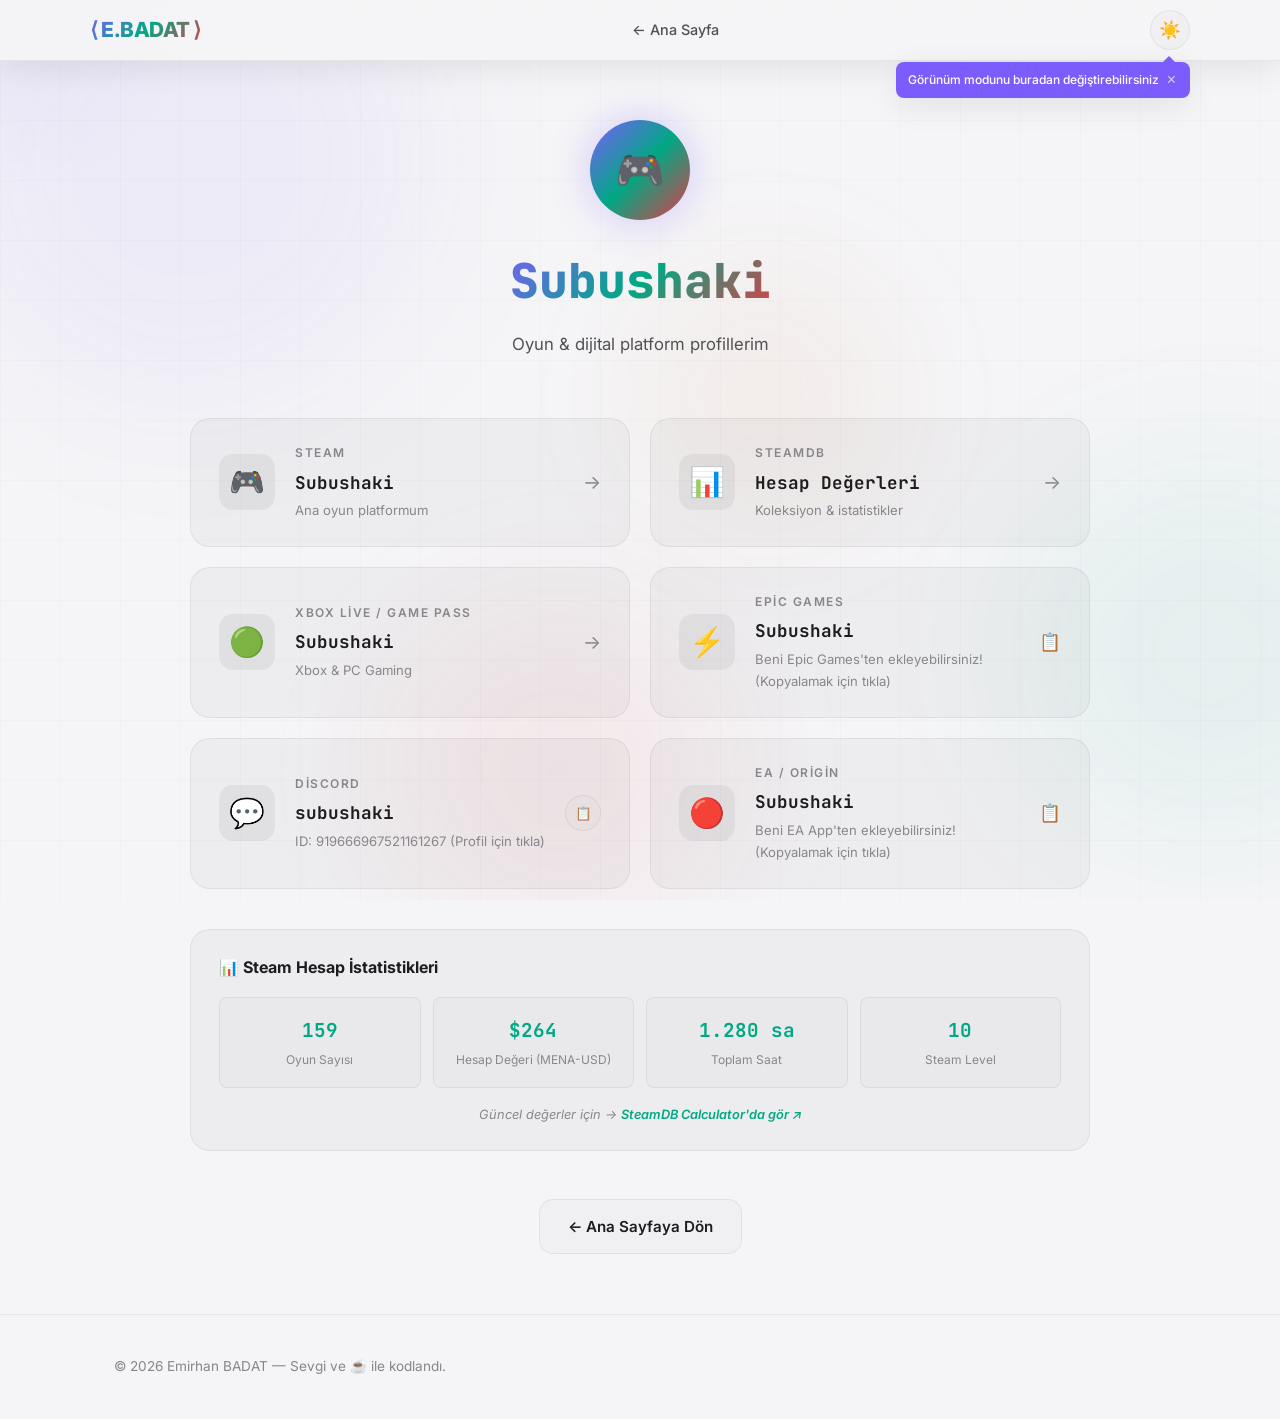
==== profiles.html @ 0b1555b5 "İlk commit: Web sitesi hazır" ====
<!DOCTYPE html>
<html lang="tr">
<head>
  <meta charset="UTF-8">
  <meta name="viewport" content="width=device-width, initial-scale=1.0">
  <meta name="description" content="Subushaki - Oyun ve dijital platform profilleri">
  <title>Subushaki — Oyun Profilleri</title>
  <link rel="stylesheet" href="style.css">
  <script>
    // Immediately set theme based on localStorage to prevent flash
    const theme = localStorage.getItem('theme') || 'light';
    document.documentElement.setAttribute('data-theme', theme);
  </script>
  <style>
    /* ========== PROFILES PAGE SPECIFIC ========== */
    .profiles-page {
      min-height: 100vh;
      display: flex;
      flex-direction: column;
      align-items: center;
      justify-content: center;
      padding: 120px 24px 60px;
    }

    .profiles-header {
      text-align: center;
      margin-bottom: 60px;
    }

    .profiles-avatar {
      width: 100px;
      height: 100px;
      border-radius: 50%;
      background: var(--gradient-main);
      display: flex;
      align-items: center;
      justify-content: center;
      font-size: 2.5rem;
      margin: 0 auto 20px;
      box-shadow: 0 0 40px rgba(124, 92, 252, 0.3);
      animation: fadeSlideUp 0.6s ease-out;
    }

    .profiles-name {
      font-family: 'JetBrains Mono', monospace;
      font-size: clamp(2rem, 4vw, 3rem);
      font-weight: 800;
      background: var(--gradient-main);
      -webkit-background-clip: text;
      -webkit-text-fill-color: transparent;
      background-clip: text;
      margin-bottom: 8px;
      animation: fadeSlideUp 0.6s ease-out 0.1s both;
    }

    .profiles-subtitle {
      color: var(--text-secondary);
      font-size: 1.05rem;
      animation: fadeSlideUp 0.6s ease-out 0.2s both;
    }

    .profiles-grid {
      display: grid;
      grid-template-columns: repeat(auto-fit, minmax(300px, 1fr));
      gap: 20px;
      max-width: 900px;
      width: 100%;
    }

    .profile-card {
      display: flex;
      align-items: center;
      gap: 20px;
      padding: 24px 28px;
      background: var(--bg-card);
      border: 1px solid var(--border-subtle);
      border-radius: var(--radius-lg);
      text-decoration: none;
      color: var(--text-primary);
      transition: var(--transition-smooth);
      animation: fadeSlideUp 0.6s ease-out both;
      position: relative;
      overflow: hidden;
    }

    .profile-card:nth-child(1) { animation-delay: 0.3s; }
    .profile-card:nth-child(2) { animation-delay: 0.35s; }
    .profile-card:nth-child(3) { animation-delay: 0.4s; }
    .profile-card:nth-child(4) { animation-delay: 0.45s; }
    .profile-card:nth-child(5) { animation-delay: 0.5s; }
    .profile-card:nth-child(6) { animation-delay: 0.55s; }

    .profile-card::before {
      content: '';
      position: absolute;
      top: 0;
      left: 0;
      right: 0;
      height: 3px;
      transform: scaleX(0);
      transform-origin: left;
      transition: var(--transition-smooth);
    }

    .profile-card:hover {
      transform: translateY(-6px);
      border-color: var(--border-accent);
      box-shadow: var(--shadow-glow);
    }

    .profile-card:hover::before {
      transform: scaleX(1);
    }

    /* Platform-specific accent colors */
    .profile-card[data-platform="steam"]::before { background: linear-gradient(90deg, #1b2838, #66c0f4); }
    .profile-card[data-platform="steam"]:hover { border-color: #66c0f4; box-shadow: 0 0 30px rgba(102, 192, 244, 0.15); }

    .profile-card[data-platform="steamdb"]::before { background: linear-gradient(90deg, #1a3a4a, #4fc3f7); }
    .profile-card[data-platform="steamdb"]:hover { border-color: #4fc3f7; box-shadow: 0 0 30px rgba(79, 195, 247, 0.15); }

    .profile-card[data-platform="xbox"]::before { background: linear-gradient(90deg, #107c10, #52b043); }
    .profile-card[data-platform="xbox"]:hover { border-color: #52b043; box-shadow: 0 0 30px rgba(82, 176, 67, 0.15); }

    .profile-card[data-platform="epic"]::before { background: linear-gradient(90deg, #2a2a2a, #888); }
    .profile-card[data-platform="epic"]:hover { border-color: #888; box-shadow: 0 0 30px rgba(136, 136, 136, 0.15); }

    .profile-card[data-platform="discord"]::before { background: linear-gradient(90deg, #5865f2, #7984f5); }
    .profile-card[data-platform="discord"]:hover { border-color: #5865f2; box-shadow: 0 0 30px rgba(88, 101, 242, 0.15); }

    .profile-card[data-platform="ea"]::before { background: linear-gradient(90deg, #ff4747, #ff7043); }
    .profile-card[data-platform="ea"]:hover { border-color: #ff4747; box-shadow: 0 0 30px rgba(255, 71, 71, 0.15); }

    .profile-icon {
      width: 56px;
      height: 56px;
      display: flex;
      align-items: center;
      justify-content: center;
      background: var(--bg-glass-strong);
      border-radius: var(--radius-md);
      font-size: 1.8rem;
      flex-shrink: 0;
    }

    .profile-info {
      flex: 1;
    }

    .profile-platform {
      font-size: 0.75rem;
      font-weight: 600;
      text-transform: uppercase;
      letter-spacing: 1.5px;
      color: var(--text-muted);
      margin-bottom: 4px;
    }

    .profile-username {
      font-size: 1.1rem;
      font-weight: 700;
      font-family: 'JetBrains Mono', monospace;
    }

    .profile-detail {
      font-size: 0.82rem;
      color: var(--text-muted);
      margin-top: 2px;
    }

    .profile-arrow {
      color: var(--text-muted);
      font-size: 1.2rem;
      transition: var(--transition-fast);
    }

    .profile-card:hover .profile-arrow {
      color: var(--text-primary);
      transform: translateX(4px);
    }

    .copyable-card {
      cursor: pointer;
    }

    .copy-indicator {
      color: var(--text-muted);
      font-size: 1.1rem;
      transition: var(--transition-fast);
    }

    .copyable-card:hover .copy-indicator {
      color: var(--text-primary);
      transform: scale(1.1);
    }

    .card-copy-btn {
      background: var(--bg-glass);
      border: 1px solid var(--border-subtle);
      color: var(--text-secondary);
      width: 36px;
      height: 36px;
      border-radius: 50%;
      display: flex;
      align-items: center;
      justify-content: center;
      cursor: pointer;
      transition: var(--transition-fast);
      z-index: 2;
    }

    .card-copy-btn:hover {
      background: var(--accent-2);
      border-color: var(--accent-2);
      color: #fff;
      transform: scale(1.1);
    }

    .profiles-back {
      margin-top: 48px;
      animation: fadeSlideUp 0.6s ease-out 0.7s both;
    }

    /* SteamDB info banner */
    .steamdb-banner {
      max-width: 900px;
      width: 100%;
      margin-top: 40px;
      padding: 24px 28px;
      background: var(--bg-card);
      border: 1px solid var(--border-subtle);
      border-radius: var(--radius-lg);
      animation: fadeSlideUp 0.6s ease-out 0.65s both;
    }

    .steamdb-banner-title {
      font-size: 1rem;
      font-weight: 700;
      margin-bottom: 16px;
      display: flex;
      align-items: center;
      gap: 8px;
    }

    .steamdb-stats {
      display: grid;
      grid-template-columns: repeat(auto-fit, minmax(140px, 1fr));
      gap: 12px;
    }

    .steamdb-stat {
      text-align: center;
      padding: 16px 12px;
      background: var(--bg-glass);
      border-radius: var(--radius-sm);
      border: 1px solid var(--border-subtle);
      transition: transform var(--transition-fast), border-color var(--transition-fast), box-shadow var(--transition-fast);
    }

    .steamdb-stat:hover {
      transform: translateY(-2px);
      border-color: var(--accent-2);
      box-shadow: 0 4px 20px rgba(0, 212, 170, 0.15);
    }

    .steamdb-stat-value {
      font-family: 'JetBrains Mono', monospace;
      font-size: 1.2rem;
      font-weight: 700;
      color: var(--accent-2);
      margin-bottom: 4px;
    }

    .steamdb-stat-label {
      font-size: 0.75rem;
      color: var(--text-muted);
    }

    .steamdb-note {
      margin-top: 16px;
      font-size: 0.8rem;
      color: var(--text-muted);
      text-align: center;
      font-style: italic;
    }

    .steamdb-link {
      display: inline-flex;
      align-items: center;
      gap: 6px;
      color: var(--accent-2);
      text-decoration: none;
      font-weight: 600;
      transition: var(--transition-fast);
    }

    .steamdb-link:hover {
      color: var(--text-primary);
    }
  </style>
</head>
<body>

  <!-- Animated Background -->
  <div class="bg-animation">
    <div class="bg-orb"></div>
    <div class="bg-orb"></div>
    <div class="bg-orb"></div>
    <div class="bg-orb"></div>
  </div>
  <div class="bg-grid"></div>
  <div class="cursor-glow" id="cursorGlow"></div>

  <!-- Navbar -->
  <nav class="navbar scrolled" id="navbar">
    <div class="navbar-inner">
      <div class="navbar-logo">⟨ E.BADAT ⟩</div>
      <ul class="navbar-links" id="navLinks">
        <li><a href="index.html">← Ana Sayfa</a></li>
      </ul>
      <div class="navbar-actions">
        <div class="theme-toggle-wrapper">
          <button class="theme-toggle" id="themeToggleBtn" aria-label="Tema Değiştir">☀️</button>
          <div class="theme-tooltip" id="themeTooltip">
            <span>Görünüm modunu buradan değiştirebilirsiniz</span>
            <button class="theme-tooltip-close" id="closeThemeTooltip" aria-label="Kapat">×</button>
          </div>
        </div>
        <button class="menu-toggle" id="menuToggle" aria-label="Menü">
          <span></span>
          <span></span>
          <span></span>
        </button>
      </div>
    </div>
  </nav>

  <div class="main-container">
    <div class="profiles-page">

      <div class="profiles-header">
        <div class="profiles-avatar">🎮</div>
        <h1 class="profiles-name">Subushaki</h1>
        <p class="profiles-subtitle">Oyun & dijital platform profillerim</p>
      </div>

      <div class="profiles-grid">

        <!-- Steam -->
        <a href="https://steamcommunity.com/profiles/76561199224737218/" target="_blank" rel="noopener" class="profile-card" data-platform="steam">
          <div class="profile-icon">🎮</div>
          <div class="profile-info">
            <div class="profile-platform">Steam</div>
            <div class="profile-username">Subushaki</div>
            <div class="profile-detail">Ana oyun platformum</div>
          </div>
          <span class="profile-arrow">→</span>
        </a>

        <!-- SteamDB -->
        <a href="https://steamdb.info/calculator/76561199224737218/" target="_blank" rel="noopener" class="profile-card" data-platform="steamdb">
          <div class="profile-icon">📊</div>
          <div class="profile-info">
            <div class="profile-platform">SteamDB</div>
            <div class="profile-username">Hesap Değerleri</div>
            <div class="profile-detail">Koleksiyon & istatistikler</div>
          </div>
          <span class="profile-arrow">→</span>
        </a>

        <!-- Xbox / Game Pass -->
        <a href="https://www.xbox.com/tr-TR/play/user/Subushaki" target="_blank" rel="noopener" class="profile-card" data-platform="xbox">
          <div class="profile-icon">🟢</div>
          <div class="profile-info">
            <div class="profile-platform">Xbox Live / Game Pass</div>
            <div class="profile-username">Subushaki</div>
            <div class="profile-detail">Xbox & PC Gaming</div>
          </div>
          <span class="profile-arrow">→</span>
        </a>

        <!-- Epic Games -->
        <div class="profile-card copyable-card" data-platform="epic" data-copy-value="Subushaki">
          <div class="profile-icon">⚡</div>
          <div class="profile-info">
            <div class="profile-platform">Epic Games</div>
            <div class="profile-username">Subushaki</div>
            <div class="profile-detail">Beni Epic Games'ten ekleyebilirsiniz! (Kopyalamak için tıkla)</div>
          </div>
          <span class="copy-indicator">📋</span>
        </div>

        <!-- Discord -->
        <a href="https://discord.com/users/919666967521161267" target="_blank" rel="noopener" class="profile-card" data-platform="discord" data-copy-value="subushaki">
          <div class="profile-icon">💬</div>
          <div class="profile-info">
            <div class="profile-platform">Discord</div>
            <div class="profile-username">subushaki</div>
            <div class="profile-detail">ID: 919666967521161267 (Profil için tıkla)</div>
          </div>
          <button class="card-copy-btn" aria-label="Kullanıcı adını kopyala" title="Kullanıcı adını kopyala">📋</button>
        </a>

        <!-- EA / Origin -->
        <div class="profile-card copyable-card" data-platform="ea" data-copy-value="Subushaki">
          <div class="profile-icon">🔴</div>
          <div class="profile-info">
            <div class="profile-platform">EA / Origin</div>
            <div class="profile-username">Subushaki</div>
            <div class="profile-detail">Beni EA App'ten ekleyebilirsiniz! (Kopyalamak için tıkla)</div>
          </div>
          <span class="copy-indicator">📋</span>
        </div>

      </div>

      <!-- SteamDB Stats Banner -->
      <div class="steamdb-banner">
        <div class="steamdb-banner-title">
          📊 Steam Hesap İstatistikleri
        </div>
        <div class="steamdb-stats" id="steamdbStats">
          <div class="steamdb-stat">
            <div class="steamdb-stat-value" id="steamGames">363</div>
            <div class="steamdb-stat-label">Oyun Sayısı</div>
          </div>
          <div class="steamdb-stat">
            <div class="steamdb-stat-value" id="steamValue">$601</div>
            <div class="steamdb-stat-label">Hesap Değeri (MENA-USD)</div>
          </div>
          <div class="steamdb-stat">
            <div class="steamdb-stat-value" id="steamHours">2.911 sa</div>
            <div class="steamdb-stat-label">Toplam Saat</div>
          </div>
          <div class="steamdb-stat">
            <div class="steamdb-stat-value" id="steamLevel">24</div>
            <div class="steamdb-stat-label">Steam Level</div>
          </div>
        </div>
        <p class="steamdb-note">
          Güncel değerler için → 
          <a href="https://steamdb.info/calculator/76561199224737218/" target="_blank" rel="noopener" class="steamdb-link">
            SteamDB Calculator'da gör ↗
          </a>
        </p>
      </div>

      <div class="profiles-back">
        <a href="index.html" class="btn-secondary">
          ← Ana Sayfaya Dön
        </a>
      </div>

    </div>
  </div>

  <!-- Footer -->
  <footer class="footer">
    <div class="footer-content">
      <div class="footer-text">
        © 2026 Emirhan BADAT — Sevgi ve ☕ ile kodlandı.
      </div>
    </div>
  </footer>

  <script>
    // Cursor glow
    const cursorGlow = document.getElementById('cursorGlow');
    let cursorX = 0, cursorY = 0, glowX = 0, glowY = 0;
    document.addEventListener('mousemove', (e) => { cursorX = e.clientX; cursorY = e.clientY; });
    function animateCursorGlow() {
      glowX += (cursorX - glowX) * 0.08;
      glowY += (cursorY - glowY) * 0.08;
      cursorGlow.style.left = glowX + 'px';
      cursorGlow.style.top = glowY + 'px';
      requestAnimationFrame(animateCursorGlow);
    }
    animateCursorGlow();
    if ('ontouchstart' in window) cursorGlow.style.display = 'none';

    // Mobile menu
    const menuToggle = document.getElementById('menuToggle');
    const navLinks = document.getElementById('navLinks');
    menuToggle.addEventListener('click', () => {
      navLinks.classList.toggle('open');
    });

    // SteamDB Stats Counter Animation
    const steamStats = [
      { id: 'steamGames', value: 363, prefix: '', suffix: '' },
      { id: 'steamValue', value: 601, prefix: '$', suffix: '' },
      { id: 'steamHours', value: 2911, prefix: '', suffix: ' sa' },
      { id: 'steamLevel', value: 24, prefix: '', suffix: '' }
    ];

    const statsSection = document.querySelector('.steamdb-banner');
    const statsObserver = new IntersectionObserver((entries) => {
      entries.forEach(entry => {
        if (entry.isIntersecting) {
          steamStats.forEach(stat => {
            const el = document.getElementById(stat.id);
            if (!el) return;

            let current = 0;
            const target = stat.value;
            const duration = 1500; // ms
            const stepTime = 30; // ms
            const steps = duration / stepTime;
            const increment = target / steps;

            const interval = setInterval(() => {
              current += increment;
              if (current >= target) {
                current = target;
                clearInterval(interval);
              }

              let displayVal = Math.floor(current);
              if (stat.id === 'steamHours') {
                displayVal = Math.floor(current).toLocaleString('tr-TR');
              }

              el.textContent = (stat.prefix || '') + displayVal + (stat.suffix || '');
            }, stepTime);
          });
          statsObserver.unobserve(entry.target);
        }
      });
    }, { threshold: 0.2 });

    if (statsSection) {
      statsObserver.observe(statsSection);
    }

    // Copy to clipboard functionality
    document.querySelectorAll('.copyable-card').forEach(card => {
      card.addEventListener('click', () => {
        const value = card.getAttribute('data-copy-value');
        navigator.clipboard.writeText(value).then(() => {
          const detail = card.querySelector('.profile-detail');
          const originalText = detail.textContent;
          const indicator = card.querySelector('.copy-indicator');
          const originalIndicator = indicator.textContent;
          
          detail.textContent = 'Panoya kopyalandı! ✔️';
          detail.style.color = 'var(--accent-2)';
          indicator.textContent = '✔️';
          indicator.style.color = 'var(--accent-2)';
          
          setTimeout(() => {
            detail.textContent = originalText;
            detail.style.color = '';
            indicator.textContent = originalIndicator;
            indicator.style.color = '';
          }, 2000);
        });
      });
    });

    // Copy button inside hybrid card (Discord)
    document.querySelectorAll('.card-copy-btn').forEach(btn => {
      btn.addEventListener('click', (e) => {
        e.preventDefault();
        e.stopPropagation();
        
        const card = btn.closest('.profile-card');
        const value = card.getAttribute('data-copy-value');
        
        navigator.clipboard.writeText(value).then(() => {
          const detail = card.querySelector('.profile-detail');
          const originalText = detail.textContent;
          const originalBtnText = btn.textContent;
          
          detail.textContent = 'Kullanıcı adı kopyalandı! ✔️';
          detail.style.color = 'var(--accent-2)';
          btn.textContent = '✔️';
          btn.style.background = 'var(--accent-2)';
          btn.style.borderColor = 'var(--accent-2)';
          btn.style.color = '#fff';
          
          setTimeout(() => {
            detail.textContent = originalText;
            detail.style.color = '';
            btn.textContent = originalBtnText;
            btn.style.background = '';
            btn.style.borderColor = '';
            btn.style.color = '';
          }, 2000);
        });
      });
    });

    // ========== THEME & TOOLTIP TOGGLE ==========
    const themeToggleBtn = document.getElementById('themeToggleBtn');
    const themeTooltip = document.getElementById('themeTooltip');
    const closeThemeTooltip = document.getElementById('closeThemeTooltip');

    if (themeToggleBtn) {
      const updateThemeButton = (theme) => {
        themeToggleBtn.textContent = theme === 'dark' ? '🌙' : '☀️';
      };

      const currentTheme = localStorage.getItem('theme') || 'light';
      updateThemeButton(currentTheme);

      // Function to dismiss tooltip
      const dismissTooltip = () => {
        if (themeTooltip) {
          themeTooltip.classList.remove('show');
        }
        localStorage.setItem('theme-tooltip-closed', 'true');
      };

      // Show tooltip with a slight delay if not closed before
      const isTooltipClosed = localStorage.getItem('theme-tooltip-closed') === 'true';
      if (!isTooltipClosed && themeTooltip) {
        setTimeout(() => {
          // Check again in case they clicked the theme toggle during the delay
          if (localStorage.getItem('theme-tooltip-closed') !== 'true') {
            themeTooltip.classList.add('show');
          }
        }, 1500);
      }

      // Bind tooltip close button
      if (closeThemeTooltip) {
        closeThemeTooltip.addEventListener('click', (e) => {
          e.stopPropagation();
          dismissTooltip();
        });
      }

      // Bind tooltip itself to dismiss when clicked
      if (themeTooltip) {
        themeTooltip.addEventListener('click', () => {
          dismissTooltip();
        });
      }

      themeToggleBtn.addEventListener('click', () => {
        const theme = document.documentElement.getAttribute('data-theme') === 'dark' ? 'light' : 'dark';
        document.documentElement.setAttribute('data-theme', theme);
        localStorage.setItem('theme', theme);
        updateThemeButton(theme);
        dismissTooltip(); // Auto-dismiss tooltip when user toggles theme
      });
    }
  </script>
</body>
</html>
---- style.css ----
/* ========== FONTS ========== */
@import url('https://fonts.googleapis.com/css2?family=Inter:wght@300;400;500;600;700;800;900&family=JetBrains+Mono:wght@400;500&display=swap');

/* ========== CSS VARIABLES ========== */
:root {
  --bg-primary: #f5f5f7;
  --bg-secondary: #ffffff;
  --bg-card: rgba(0, 0, 0, 0.03);
  --bg-card-hover: rgba(0, 0, 0, 0.06);
  --bg-glass: rgba(0, 0, 0, 0.02);
  --bg-glass-strong: rgba(0, 0, 0, 0.05);
  --bg-navbar: rgba(245, 245, 247, 0.75);
  --bg-navbar-scrolled: rgba(245, 245, 247, 0.9);
  --bg-mobile-menu: rgba(255, 255, 255, 0.95);

  --text-primary: #1d1d1f;
  --text-secondary: #515154;
  --text-muted: #86868b;

  --accent-1: #7c5cfc;
  --accent-2: #00a884;
  --accent-3: #e63946;
  --accent-4: #d35400;
  --accent-5: #007aff;

  --gradient-main: linear-gradient(135deg, #7c5cfc 0%, #00a884 50%, #e63946 100%);
  --gradient-subtle: linear-gradient(135deg, rgba(124, 92, 252, 0.08), rgba(0, 168, 132, 0.04));
  --gradient-card: linear-gradient(135deg, rgba(124, 92, 252, 0.04), rgba(0, 168, 132, 0.02));

  --border-subtle: rgba(0, 0, 0, 0.06);
  --border-accent: rgba(124, 92, 252, 0.2);

  --shadow-sm: 0 2px 8px rgba(0, 0, 0, 0.05);
  --shadow-md: 0 8px 32px rgba(0, 0, 0, 0.08);
  --shadow-lg: 0 16px 48px rgba(0, 0, 0, 0.12);
  --shadow-glow: 0 0 30px rgba(124, 92, 252, 0.08);

  --radius-sm: 8px;
  --radius-md: 14px;
  --radius-lg: 20px;
  --radius-xl: 28px;

  --transition-fast: 0.2s cubic-bezier(0.4, 0, 0.2, 1);
  --transition-smooth: 0.4s cubic-bezier(0.4, 0, 0.2, 1);
  --transition-spring: 0.5s cubic-bezier(0.34, 1.56, 0.64, 1);
}

[data-theme="dark"] {
  --bg-primary: #0a0a0f;
  --bg-secondary: #12121a;
  --bg-card: rgba(255, 255, 255, 0.04);
  --bg-card-hover: rgba(255, 255, 255, 0.07);
  --bg-glass: rgba(255, 255, 255, 0.06);
  --bg-glass-strong: rgba(255, 255, 255, 0.1);
  --bg-navbar: rgba(10, 10, 15, 0.7);
  --bg-navbar-scrolled: rgba(10, 10, 15, 0.9);
  --bg-mobile-menu: rgba(10, 10, 15, 0.95);

  --text-primary: #f0f0f5;
  --text-secondary: #a0a0b8;
  --text-muted: #6b6b80;

  --accent-1: #7c5cfc;
  --accent-2: #00d4aa;
  --accent-3: #ff6b9d;
  --accent-4: #ffa63e;
  --accent-5: #4ecdc4;

  --gradient-main: linear-gradient(135deg, #7c5cfc 0%, #00d4aa 50%, #ff6b9d 100%);
  --gradient-subtle: linear-gradient(135deg, rgba(124, 92, 252, 0.15), rgba(0, 212, 170, 0.08));
  --gradient-card: linear-gradient(135deg, rgba(124, 92, 252, 0.08), rgba(0, 212, 170, 0.04));

  --border-subtle: rgba(255, 255, 255, 0.06);
  --border-accent: rgba(124, 92, 252, 0.3);

  --shadow-sm: 0 2px 8px rgba(0, 0, 0, 0.3);
  --shadow-md: 0 8px 32px rgba(0, 0, 0, 0.4);
  --shadow-lg: 0 16px 64px rgba(0, 0, 0, 0.5);
  --shadow-glow: 0 0 40px rgba(124, 92, 252, 0.15);
}

/* ========== RESET & BASE ========== */
*,
*::before,
*::after {
  margin: 0;
  padding: 0;
  box-sizing: border-box;
}

html {
  scroll-behavior: smooth;
  font-size: 16px;
  scrollbar-width: thin;
  scrollbar-color: var(--accent-1) var(--bg-secondary);
}

body {
  font-family: 'Inter', -apple-system, BlinkMacSystemFont, sans-serif;
  background: var(--bg-primary);
  color: var(--text-primary);
  line-height: 1.7;
  overflow-x: hidden;
  min-height: 100vh;
}

::-webkit-scrollbar {
  width: 6px;
}
::-webkit-scrollbar-track {
  background: var(--bg-secondary);
}
::-webkit-scrollbar-thumb {
  background: var(--accent-1);
  border-radius: 3px;
}

/* ========== ANIMATED BACKGROUND ========== */
.bg-animation {
  position: fixed;
  top: 0;
  left: 0;
  width: 100%;
  height: 100%;
  z-index: 0;
  pointer-events: none;
  overflow: hidden;
}

.bg-orb {
  position: absolute;
  border-radius: 50%;
  filter: blur(80px);
  opacity: 0.06;
  animation: orbFloat 20s ease-in-out infinite;
}

[data-theme="dark"] .bg-orb {
  opacity: 0.35;
}

.bg-orb:nth-child(1) {
  width: 500px;
  height: 500px;
  background: var(--accent-1);
  top: -10%;
  left: -5%;
  animation-duration: 25s;
}

.bg-orb:nth-child(2) {
  width: 400px;
  height: 400px;
  background: var(--accent-2);
  top: 50%;
  right: -10%;
  animation-duration: 30s;
  animation-delay: -5s;
}

.bg-orb:nth-child(3) {
  width: 350px;
  height: 350px;
  background: var(--accent-3);
  bottom: -5%;
  left: 30%;
  animation-duration: 22s;
  animation-delay: -10s;
}

.bg-orb:nth-child(4) {
  width: 250px;
  height: 250px;
  background: var(--accent-4);
  top: 30%;
  left: 50%;
  animation-duration: 28s;
  animation-delay: -15s;
}

@keyframes orbFloat {
  0%, 100% { transform: translate(0, 0) scale(1); }
  25% { transform: translate(60px, -40px) scale(1.1); }
  50% { transform: translate(-30px, 50px) scale(0.95); }
  75% { transform: translate(40px, 20px) scale(1.05); }
}

/* Grid overlay */
.bg-grid {
  position: fixed;
  top: 0;
  left: 0;
  width: 100%;
  height: 100%;
  z-index: 0;
  pointer-events: none;
  background-image:
    linear-gradient(rgba(0, 0, 0, 0.015) 1px, transparent 1px),
    linear-gradient(90deg, rgba(0, 0, 0, 0.015) 1px, transparent 1px);
  background-size: 60px 60px;
}

[data-theme="dark"] .bg-grid {
  background-image:
    linear-gradient(rgba(255, 255, 255, 0.015) 1px, transparent 1px),
    linear-gradient(90deg, rgba(255, 255, 255, 0.015) 1px, transparent 1px);
}

/* ========== MAIN CONTAINER ========== */
.main-container {
  position: relative;
  z-index: 1;
  max-width: 1100px;
  margin: 0 auto;
  padding: 0 24px;
}

/* ========== NAVBAR ========== */
.navbar {
  position: fixed;
  top: 0;
  left: 0;
  right: 0;
  z-index: 100;
  padding: 16px 24px;
  backdrop-filter: blur(20px);
  -webkit-backdrop-filter: blur(20px);
  background: var(--bg-navbar);
  border-bottom: 1px solid var(--border-subtle);
  transition: var(--transition-smooth);
}

.navbar.scrolled {
  padding: 10px 24px;
  background: var(--bg-navbar-scrolled);
  box-shadow: var(--shadow-md);
}

.navbar-inner {
  max-width: 1100px;
  margin: 0 auto;
  display: flex;
  justify-content: space-between;
  align-items: center;
}

.navbar-logo {
  font-size: 1.3rem;
  font-weight: 800;
  background: var(--gradient-main);
  -webkit-background-clip: text;
  -webkit-text-fill-color: transparent;
  background-clip: text;
  letter-spacing: -0.5px;
}

.navbar-links {
  display: flex;
  gap: 32px;
  list-style: none;
}

.navbar-links a {
  color: var(--text-secondary);
  text-decoration: none;
  font-size: 0.9rem;
  font-weight: 500;
  position: relative;
  transition: var(--transition-fast);
  padding: 4px 0;
}

.navbar-links a::after {
  content: '';
  position: absolute;
  bottom: -2px;
  left: 0;
  width: 0;
  height: 2px;
  background: var(--gradient-main);
  border-radius: 1px;
  transition: var(--transition-smooth);
}

.navbar-links a:hover {
  color: var(--text-primary);
}

.navbar-links a:hover::after {
  width: 100%;
}

.navbar-actions {
  display: flex;
  align-items: center;
  gap: 12px;
}

.theme-toggle-wrapper {
  position: relative;
  display: inline-flex;
}

.theme-toggle {
  background: var(--bg-glass);
  border: 1px solid var(--border-subtle);
  color: var(--text-primary);
  width: 40px;
  height: 40px;
  border-radius: 50%;
  display: flex;
  align-items: center;
  justify-content: center;
  cursor: pointer;
  transition: var(--transition-smooth);
  font-size: 1.1rem;
  z-index: 101;
}

.theme-toggle:hover {
  background: var(--bg-glass-strong);
  border-color: var(--border-accent);
  transform: scale(1.05);
}

.theme-tooltip {
  position: absolute;
  top: calc(100% + 12px);
  right: 0;
  background: var(--accent-1);
  color: #ffffff;
  padding: 8px 14px 8px 12px;
  border-radius: var(--radius-sm);
  font-size: 0.75rem;
  font-weight: 500;
  white-space: nowrap;
  box-shadow: var(--shadow-md);
  display: flex;
  align-items: center;
  gap: 8px;
  z-index: 102;
  opacity: 0;
  visibility: hidden;
  transform: translateY(-10px);
  transition: opacity 0.3s ease, transform 0.3s ease, visibility 0.3s ease;
}

.theme-tooltip.show {
  opacity: 1;
  visibility: visible;
  transform: translateY(0);
}

.theme-tooltip::before {
  content: '';
  position: absolute;
  bottom: 100%;
  right: 15px;
  border-width: 6px;
  border-style: solid;
  border-color: transparent transparent var(--accent-1) transparent;
}

.theme-tooltip-close {
  background: none;
  border: none;
  color: rgba(255, 255, 255, 0.7);
  cursor: pointer;
  font-size: 1rem;
  line-height: 1;
  padding: 0;
  display: flex;
  align-items: center;
  justify-content: center;
  transition: var(--transition-fast);
}

.theme-tooltip-close:hover {
  color: #ffffff;
  transform: scale(1.1);
}

.menu-toggle {
  display: none;
  flex-direction: column;
  gap: 5px;
  cursor: pointer;
  background: none;
  border: none;
  padding: 4px;
}

.menu-toggle span {
  width: 24px;
  height: 2px;
  background: var(--text-primary);
  border-radius: 2px;
  transition: var(--transition-smooth);
}

/* ========== HERO SECTION ========== */
.hero {
  min-height: 100vh;
  display: flex;
  align-items: center;
  padding-top: 80px;
}

.hero-content {
  width: 100%;
}

.hero-badge {
  display: inline-flex;
  align-items: center;
  gap: 8px;
  padding: 8px 18px;
  background: var(--bg-glass);
  border: 1px solid var(--border-subtle);
  border-radius: 50px;
  font-size: 0.85rem;
  color: var(--text-secondary);
  margin-bottom: 28px;
  backdrop-filter: blur(10px);
  animation: fadeSlideUp 0.8s ease-out;
}

.hero-badge .dot {
  width: 8px;
  height: 8px;
  background: var(--accent-2);
  border-radius: 50%;
  animation: pulse 2s ease-in-out infinite;
}

@keyframes pulse {
  0%, 100% { opacity: 1; transform: scale(1); }
  50% { opacity: 0.5; transform: scale(0.8); }
}

.hero-greeting {
  font-size: 1.1rem;
  color: var(--accent-2);
  font-weight: 500;
  margin-bottom: 12px;
  animation: fadeSlideUp 0.8s ease-out 0.1s both;
}

.hero-name {
  font-size: clamp(2.8rem, 6vw, 4.5rem);
  font-weight: 900;
  line-height: 1.1;
  letter-spacing: -2px;
  margin-bottom: 20px;
  animation: fadeSlideUp 0.8s ease-out 0.2s both;
}

.hero-name .gradient-text {
  background: var(--gradient-main);
  -webkit-background-clip: text;
  -webkit-text-fill-color: transparent;
  background-clip: text;
}

.hero-nickname {
  display: inline-flex;
  align-items: center;
  gap: 6px;
  font-family: 'JetBrains Mono', monospace;
  font-size: 1rem;
  font-weight: 500;
  color: var(--accent-2);
  text-decoration: none;
  padding: 6px 18px;
  background: rgba(0, 212, 170, 0.08);
  border: 1px solid rgba(0, 212, 170, 0.2);
  border-radius: 50px;
  margin-bottom: 24px;
  transition: var(--transition-smooth);
  animation: fadeSlideUp 0.8s ease-out 0.25s both;
  cursor: pointer;
}

.hero-nickname::before {
  content: '🎮';
  font-size: 0.9rem;
}

.hero-nickname:hover {
  background: rgba(0, 212, 170, 0.15);
  border-color: var(--accent-2);
  color: #fff;
  transform: translateY(-2px);
  box-shadow: 0 0 24px rgba(0, 212, 170, 0.2);
}

.hero-tagline {
  font-size: clamp(1.1rem, 2vw, 1.35rem);
  color: var(--text-secondary);
  max-width: 650px;
  line-height: 1.8;
  margin-bottom: 36px;
  animation: fadeSlideUp 0.8s ease-out 0.3s both;
}

.hero-tags {
  display: flex;
  flex-wrap: wrap;
  gap: 10px;
  margin-bottom: 40px;
  animation: fadeSlideUp 0.8s ease-out 0.4s both;
}

.hero-tag {
  padding: 6px 16px;
  background: var(--bg-glass);
  border: 1px solid var(--border-subtle);
  border-radius: 50px;
  font-size: 0.82rem;
  color: var(--text-secondary);
  transition: var(--transition-fast);
  cursor: default;
}

.hero-tag:hover {
  background: var(--bg-glass-strong);
  border-color: var(--border-accent);
  color: var(--text-primary);
  transform: translateY(-2px);
}

.hero-cta {
  display: flex;
  gap: 16px;
  animation: fadeSlideUp 0.8s ease-out 0.5s both;
}

.btn-primary {
  display: inline-flex;
  align-items: center;
  gap: 8px;
  padding: 14px 28px;
  background: var(--gradient-main);
  color: #fff;
  font-weight: 600;
  font-size: 0.95rem;
  border: none;
  border-radius: var(--radius-md);
  cursor: pointer;
  text-decoration: none;
  transition: var(--transition-smooth);
  position: relative;
  overflow: hidden;
}

.btn-primary::before {
  content: '';
  position: absolute;
  inset: 0;
  background: linear-gradient(135deg, rgba(255,255,255,0.2), transparent);
  opacity: 0;
  transition: var(--transition-fast);
}

.btn-primary:hover {
  transform: translateY(-2px);
  box-shadow: var(--shadow-glow);
}

.btn-primary:hover::before {
  opacity: 1;
}

.btn-secondary {
  display: inline-flex;
  align-items: center;
  gap: 8px;
  padding: 14px 28px;
  background: var(--bg-glass);
  color: var(--text-primary);
  font-weight: 600;
  font-size: 0.95rem;
  border: 1px solid var(--border-subtle);
  border-radius: var(--radius-md);
  cursor: pointer;
  text-decoration: none;
  transition: var(--transition-smooth);
  backdrop-filter: blur(10px);
}

.btn-secondary:hover {
  background: var(--bg-glass-strong);
  border-color: var(--border-accent);
  transform: translateY(-2px);
}

/* ========== SECTION COMMON ========== */
.section {
  padding: 100px 0;
}

.section-header {
  margin-bottom: 60px;
}

.section-label {
  display: inline-flex;
  align-items: center;
  gap: 10px;
  font-size: 0.85rem;
  font-weight: 600;
  color: var(--accent-1);
  text-transform: uppercase;
  letter-spacing: 2px;
  margin-bottom: 16px;
}

.section-label::before {
  content: '';
  width: 30px;
  height: 2px;
  background: var(--gradient-main);
  border-radius: 1px;
}

.section-title {
  font-size: clamp(2rem, 4vw, 2.8rem);
  font-weight: 800;
  letter-spacing: -1px;
  line-height: 1.2;
}

.section-subtitle {
  font-size: 1.05rem;
  color: var(--text-secondary);
  margin-top: 12px;
  max-width: 550px;
}

/* ========== ABOUT SECTION ========== */
.about-grid {
  display: grid;
  grid-template-columns: 1fr 1fr;
  gap: 48px;
  align-items: start;
}

.about-text p {
  color: var(--text-secondary);
  margin-bottom: 20px;
  font-size: 1.02rem;
  line-height: 1.85;
}

.about-text p strong {
  color: var(--text-primary);
  font-weight: 600;
}

.about-stats {
  display: grid;
  grid-template-columns: 1fr 1fr;
  gap: 16px;
}

.stat-card {
  padding: 24px;
  background: var(--bg-card);
  border: 1px solid var(--border-subtle);
  border-radius: var(--radius-md);
  text-align: center;
  transition: var(--transition-smooth);
  position: relative;
  overflow: hidden;
}

.stat-card::before {
  content: '';
  position: absolute;
  top: 0;
  left: 0;
  right: 0;
  height: 3px;
  background: var(--gradient-main);
  opacity: 0;
  transition: var(--transition-smooth);
}

.stat-card:hover {
  background: var(--bg-card-hover);
  transform: translateY(-4px);
  box-shadow: var(--shadow-md);
}

.stat-card:hover::before {
  opacity: 1;
}

.stat-number {
  font-size: 2rem;
  font-weight: 800;
  background: var(--gradient-main);
  -webkit-background-clip: text;
  -webkit-text-fill-color: transparent;
  background-clip: text;
  margin-bottom: 4px;
}

.stat-label {
  font-size: 0.82rem;
  color: var(--text-muted);
  font-weight: 500;
}

/* ========== INTERESTS / HOBBIES ========== */
.interests-grid {
  display: grid;
  grid-template-columns: repeat(auto-fit, minmax(240px, 1fr));
  gap: 16px;
  margin-top: 40px;
}

.interest-card {
  display: flex;
  align-items: center;
  gap: 16px;
  padding: 20px 24px;
  background: var(--bg-card);
  border: 1px solid var(--border-subtle);
  border-radius: var(--radius-md);
  transition: var(--transition-smooth);
  cursor: default;
}

.interest-card:hover {
  background: var(--bg-card-hover);
  border-color: var(--border-accent);
  transform: translateX(6px);
}

.interest-icon {
  font-size: 1.6rem;
  width: 48px;
  height: 48px;
  display: flex;
  align-items: center;
  justify-content: center;
  background: var(--gradient-subtle);
  border-radius: var(--radius-sm);
  flex-shrink: 0;
}

.interest-name {
  font-weight: 600;
  font-size: 0.95rem;
}

.interest-desc {
  font-size: 0.8rem;
  color: var(--text-muted);
  margin-top: 2px;
}

/* ========== PROJECTS SECTION ========== */
.projects-grid {
  display: grid;
  gap: 20px;
}

.project-card {
  background: var(--bg-card);
  border: 1px solid var(--border-subtle);
  border-radius: var(--radius-lg);
  overflow: hidden;
  transition: var(--transition-smooth);
  cursor: pointer;
  position: relative;
}

.project-card::before {
  content: '';
  position: absolute;
  top: 0;
  left: 0;
  right: 0;
  height: 3px;
  background: var(--gradient-main);
  transform: scaleX(0);
  transform-origin: left;
  transition: var(--transition-smooth);
}

.project-card:hover {
  background: var(--bg-card-hover);
  border-color: var(--border-accent);
  box-shadow: var(--shadow-glow);
  transform: translateY(-4px);
}

.project-card:hover::before {
  transform: scaleX(1);
}

.project-card.active {
  border-color: var(--accent-1);
  box-shadow: var(--shadow-glow);
}

.project-card.active::before {
  transform: scaleX(1);
}

.project-header {
  padding: 28px 32px;
  display: flex;
  justify-content: space-between;
  align-items: flex-start;
  gap: 20px;
}

.project-info {
  flex: 1;
}

.project-category {
  font-size: 0.75rem;
  font-weight: 600;
  color: var(--accent-2);
  text-transform: uppercase;
  letter-spacing: 1.5px;
  margin-bottom: 8px;
}

.project-title {
  font-size: 1.35rem;
  font-weight: 700;
  letter-spacing: -0.5px;
  margin-bottom: 10px;
  display: flex;
  align-items: center;
  gap: 10px;
}

.project-title .project-emoji {
  font-size: 1.5rem;
}

.project-short-desc {
  color: var(--text-secondary);
  font-size: 0.92rem;
  line-height: 1.7;
}

.project-toggle {
  width: 40px;
  height: 40px;
  display: flex;
  align-items: center;
  justify-content: center;
  background: var(--bg-glass);
  border: 1px solid var(--border-subtle);
  border-radius: 50%;
  color: var(--text-secondary);
  font-size: 1.2rem;
  transition: var(--transition-smooth);
  flex-shrink: 0;
  margin-top: 4px;
}

.project-card:hover .project-toggle {
  background: var(--bg-glass-strong);
  border-color: var(--border-accent);
  color: var(--accent-1);
}

.project-card.active .project-toggle {
  background: var(--accent-1);
  border-color: var(--accent-1);
  color: #fff;
  transform: rotate(45deg);
}

.project-tags {
  display: flex;
  flex-wrap: wrap;
  gap: 8px;
  margin-top: 14px;
}

.project-tag {
  padding: 4px 12px;
  background: var(--bg-glass);
  border-radius: 50px;
  font-size: 0.75rem;
  color: var(--text-muted);
  font-family: 'JetBrains Mono', monospace;
  font-weight: 500;
}

.project-tag.tag-active {
  background: rgba(0, 212, 170, 0.12);
  color: var(--accent-2);
  border: 1px solid rgba(0, 212, 170, 0.25);
  display: inline-flex;
  align-items: center;
  gap: 6px;
}

.project-tag.tag-active::before {
  content: '';
  width: 6px;
  height: 6px;
  background: var(--accent-2);
  border-radius: 50%;
  animation: pulse 2s ease-in-out infinite;
  box-shadow: 0 0 6px rgba(0, 212, 170, 0.5);
}

.project-tag.tag-sparetime {
  background: rgba(255, 166, 62, 0.12);
  color: var(--accent-4);
  border: 1px solid rgba(255, 166, 62, 0.25);
  display: inline-flex;
  align-items: center;
  gap: 6px;
}

.project-tag.tag-sparetime::before {
  content: '';
  width: 6px;
  height: 6px;
  background: var(--accent-4);
  border-radius: 50%;
  animation: pulse 2s ease-in-out infinite;
  box-shadow: 0 0 6px rgba(255, 166, 62, 0.5);
}

.project-tag.tag-hobby {
  background: rgba(0, 122, 255, 0.12);
  color: #007aff;
  border: 1px solid rgba(0, 122, 255, 0.25);
  display: inline-flex;
  align-items: center;
  gap: 6px;
}

.project-tag.tag-hobby::before {
  content: '';
  width: 6px;
  height: 6px;
  background: #007aff;
  border-radius: 50%;
  animation: pulse 2s ease-in-out infinite;
  box-shadow: 0 0 6px rgba(0, 122, 255, 0.5);
}

/* Project Detail (expandable) */
.project-detail {
  max-height: 0;
  overflow: hidden;
  transition: max-height 0.5s cubic-bezier(0.4, 0, 0.2, 1),
              opacity 0.3s ease;
  opacity: 0;
}

.project-card.active .project-detail {
  opacity: 1;
}

.project-detail-inner {
  padding: 0 32px 32px 32px;
  border-top: 1px solid var(--border-subtle);
  padding-top: 24px;
}

.project-full-desc {
  color: var(--text-secondary);
  font-size: 0.95rem;
  line-height: 1.85;
  margin-bottom: 24px;
}

.project-full-desc strong {
  color: var(--text-primary);
}

.project-highlights {
  list-style: none;
  margin-bottom: 24px;
}

.project-highlights li {
  position: relative;
  padding-left: 24px;
  color: var(--text-secondary);
  font-size: 0.9rem;
  margin-bottom: 10px;
  line-height: 1.6;
}

.project-highlights li::before {
  content: '▸';
  position: absolute;
  left: 0;
  color: var(--accent-1);
  font-weight: 700;
}

.project-links {
  display: flex;
  gap: 12px;
  flex-wrap: wrap;
}

.project-link {
  display: inline-flex;
  align-items: center;
  gap: 8px;
  padding: 10px 20px;
  background: var(--bg-glass);
  border: 1px solid var(--border-subtle);
  border-radius: var(--radius-sm);
  color: var(--text-primary);
  text-decoration: none;
  font-size: 0.85rem;
  font-weight: 500;
  transition: var(--transition-fast);
}

.project-link:hover {
  background: var(--accent-1);
  border-color: var(--accent-1);
  color: #fff;
  transform: translateY(-2px);
  box-shadow: 0 4px 16px rgba(124, 92, 252, 0.3);
}

.project-link svg {
  width: 16px;
  height: 16px;
}

/* ========== SKILLS SECTION ========== */
.skills-container {
  display: grid;
  grid-template-columns: repeat(auto-fit, minmax(300px, 1fr));
  gap: 20px;
}

.skill-group {
  padding: 28px;
  background: var(--bg-card);
  border: 1px solid var(--border-subtle);
  border-radius: var(--radius-lg);
  transition: var(--transition-smooth);
}

.skill-group:hover {
  background: var(--bg-card-hover);
  border-color: var(--border-accent);
  transform: translateY(-4px);
}

.skill-group-title {
  font-size: 1rem;
  font-weight: 700;
  margin-bottom: 18px;
  display: flex;
  align-items: center;
  gap: 10px;
}

.skill-group-icon {
  font-size: 1.3rem;
}

.skill-items {
  display: flex;
  flex-wrap: wrap;
  gap: 8px;
}

.skill-item {
  padding: 6px 14px;
  background: var(--bg-glass);
  border: 1px solid var(--border-subtle);
  border-radius: 50px;
  font-size: 0.82rem;
  color: var(--text-secondary);
  font-weight: 500;
  transition: var(--transition-fast);
}

.skill-item:hover {
  background: var(--bg-glass-strong);
  color: var(--text-primary);
  border-color: var(--border-accent);
}

/* ========== LANGUAGE SKILLS ========== */
.lang-skills {
  display: flex;
  flex-direction: column;
  gap: 16px;
}

.lang-item {
  padding: 14px 16px;
  background: var(--bg-glass);
  border: 1px solid var(--border-subtle);
  border-radius: var(--radius-sm);
  transition: var(--transition-fast);
}

.lang-item:hover {
  background: var(--bg-glass-strong);
  border-color: var(--border-accent);
}

.lang-header {
  display: flex;
  align-items: center;
  gap: 10px;
  margin-bottom: 8px;
}

.lang-flag {
  font-size: 1.3rem;
}

.lang-name {
  font-weight: 600;
  font-size: 0.9rem;
  flex: 1;
}

.lang-level {
  padding: 2px 10px;
  border-radius: 50px;
  font-size: 0.7rem;
  font-weight: 700;
  font-family: 'JetBrains Mono', monospace;
  letter-spacing: 0.5px;
}

.lang-level.level-a2 {
  background: rgba(0, 212, 170, 0.15);
  color: var(--accent-2);
  border: 1px solid rgba(0, 212, 170, 0.3);
}

.lang-level.level-a1 {
  background: rgba(255, 166, 62, 0.15);
  color: var(--accent-4);
  border: 1px solid rgba(255, 166, 62, 0.3);
}

.lang-level.level-soon {
  background: rgba(160, 160, 184, 0.1);
  color: var(--text-muted);
  border: 1px solid rgba(160, 160, 184, 0.2);
}

.lang-bar {
  width: 100%;
  height: 4px;
  background: var(--bg-glass);
  border-radius: 2px;
  overflow: hidden;
  margin-bottom: 6px;
}

.lang-bar-fill {
  height: 100%;
  background: var(--gradient-main);
  border-radius: 2px;
  transition: width 1s ease-out;
}

.lang-note {
  font-size: 0.75rem;
  color: var(--text-muted);
  font-style: italic;
}

/* ========== CONTACT SECTION ========== */
.contact-grid {
  display: grid;
  grid-template-columns: 1fr 1fr;
  gap: 32px;
}

.contact-info {
  display: flex;
  flex-direction: column;
  gap: 20px;
}

.contact-card {
  display: flex;
  align-items: center;
  gap: 16px;
  padding: 20px 24px;
  background: var(--bg-card);
  border: 1px solid var(--border-subtle);
  border-radius: var(--radius-md);
  text-decoration: none;
  color: var(--text-primary);
  transition: var(--transition-smooth);
}

.contact-card:hover {
  background: var(--bg-card-hover);
  border-color: var(--border-accent);
  transform: translateX(6px);
  box-shadow: var(--shadow-md);
}

.contact-icon {
  width: 48px;
  height: 48px;
  display: flex;
  align-items: center;
  justify-content: center;
  background: var(--gradient-subtle);
  border-radius: var(--radius-sm);
  font-size: 1.3rem;
  flex-shrink: 0;
}

.contact-label {
  font-size: 0.8rem;
  color: var(--text-muted);
  margin-bottom: 2px;
}

.contact-value {
  font-weight: 600;
  font-size: 0.95rem;
}

.contact-cta {
  display: flex;
  flex-direction: column;
  justify-content: center;
  align-items: center;
  text-align: center;
  padding: 48px;
  background: var(--gradient-card);
  border: 1px solid var(--border-subtle);
  border-radius: var(--radius-lg);
}

.contact-cta h3 {
  font-size: 1.5rem;
  font-weight: 700;
  margin-bottom: 12px;
}

.contact-cta p {
  color: var(--text-secondary);
  margin-bottom: 28px;
  font-size: 0.95rem;
}

/* ========== FOOTER ========== */
.footer {
  padding: 40px 0;
  border-top: 1px solid var(--border-subtle);
  text-align: center;
}

.footer-content {
  display: flex;
  justify-content: space-between;
  align-items: center;
  max-width: 1100px;
  margin: 0 auto;
  padding: 0 24px;
}

.footer-text {
  color: var(--text-muted);
  font-size: 0.85rem;
}

.footer-social {
  display: flex;
  gap: 16px;
}

.footer-social a {
  width: 40px;
  height: 40px;
  display: flex;
  align-items: center;
  justify-content: center;
  background: var(--bg-card);
  border: 1px solid var(--border-subtle);
  border-radius: 50%;
  color: var(--text-secondary);
  text-decoration: none;
  font-size: 1.1rem;
  transition: var(--transition-smooth);
}

.footer-social a:hover {
  background: var(--accent-1);
  border-color: var(--accent-1);
  color: #fff;
  transform: translateY(-3px);
}

/* ========== ANIMATIONS ========== */
@keyframes fadeSlideUp {
  from {
    opacity: 0;
    transform: translateY(30px);
  }
  to {
    opacity: 1;
    transform: translateY(0);
  }
}

.animate-on-scroll {
  opacity: 0;
  transform: translateY(40px);
  transition: opacity 0.6s ease-out, transform 0.6s ease-out;
}

.animate-on-scroll.visible {
  opacity: 1;
  transform: translateY(0);
}

.animate-on-scroll:nth-child(2) { transition-delay: 0.1s; }
.animate-on-scroll:nth-child(3) { transition-delay: 0.2s; }
.animate-on-scroll:nth-child(4) { transition-delay: 0.3s; }
.animate-on-scroll:nth-child(5) { transition-delay: 0.4s; }
.animate-on-scroll:nth-child(6) { transition-delay: 0.5s; }
.animate-on-scroll:nth-child(7) { transition-delay: 0.6s; }

/* ========== RESPONSIVE ========== */
@media (max-width: 768px) {
  .navbar-links {
    display: none;
    position: absolute;
    top: 100%;
    left: 0;
    right: 0;
    flex-direction: column;
    background: var(--bg-mobile-menu);
    backdrop-filter: blur(20px);
    padding: 20px 24px;
    gap: 16px;
    border-bottom: 1px solid var(--border-subtle);
  }

  .navbar-links.open {
    display: flex;
  }

  .menu-toggle {
    display: flex;
  }

  .hero-name {
    letter-spacing: -1px;
  }

  .hero-cta {
    flex-direction: column;
  }

  .about-grid {
    grid-template-columns: 1fr;
    gap: 32px;
  }

  .contact-grid {
    grid-template-columns: 1fr;
  }

  .project-header {
    padding: 20px 20px;
    flex-direction: column;
  }

  .project-detail-inner {
    padding: 0 20px 20px 20px;
  }

  .footer-content {
    flex-direction: column;
    gap: 20px;
  }

  .interests-grid {
    grid-template-columns: 1fr;
  }

  .skills-container {
    grid-template-columns: 1fr;
  }

  .project-links {
    flex-direction: column;
  }
}

@media (max-width: 480px) {
  .about-stats {
    grid-template-columns: 1fr;
  }
  
  .hero-tags {
    gap: 6px;
  }

  .hero-tag {
    font-size: 0.75rem;
    padding: 5px 12px;
  }
}

/* ========== SCROLL TO TOP ========== */
.scroll-top {
  position: fixed;
  bottom: 30px;
  right: 30px;
  width: 48px;
  height: 48px;
  display: flex;
  align-items: center;
  justify-content: center;
  background: var(--accent-1);
  border: none;
  border-radius: 50%;
  color: #fff;
  font-size: 1.2rem;
  cursor: pointer;
  opacity: 0;
  visibility: hidden;
  transition: var(--transition-smooth);
  z-index: 90;
  box-shadow: 0 4px 20px rgba(124, 92, 252, 0.4);
}

.scroll-top.visible {
  opacity: 1;
  visibility: visible;
}

.scroll-top:hover {
  transform: translateY(-4px);
  box-shadow: 0 6px 28px rgba(124, 92, 252, 0.5);
}

/* ========== CURSOR GLOW ========== */
.cursor-glow {
  position: fixed;
  width: 400px;
  height: 400px;
  border-radius: 50%;
  background: radial-gradient(circle, rgba(124, 92, 252, 0.06) 0%, transparent 70%);
  pointer-events: none;
  z-index: 0;
  transform: translate(-50%, -50%);
  transition: opacity 0.3s ease;
}
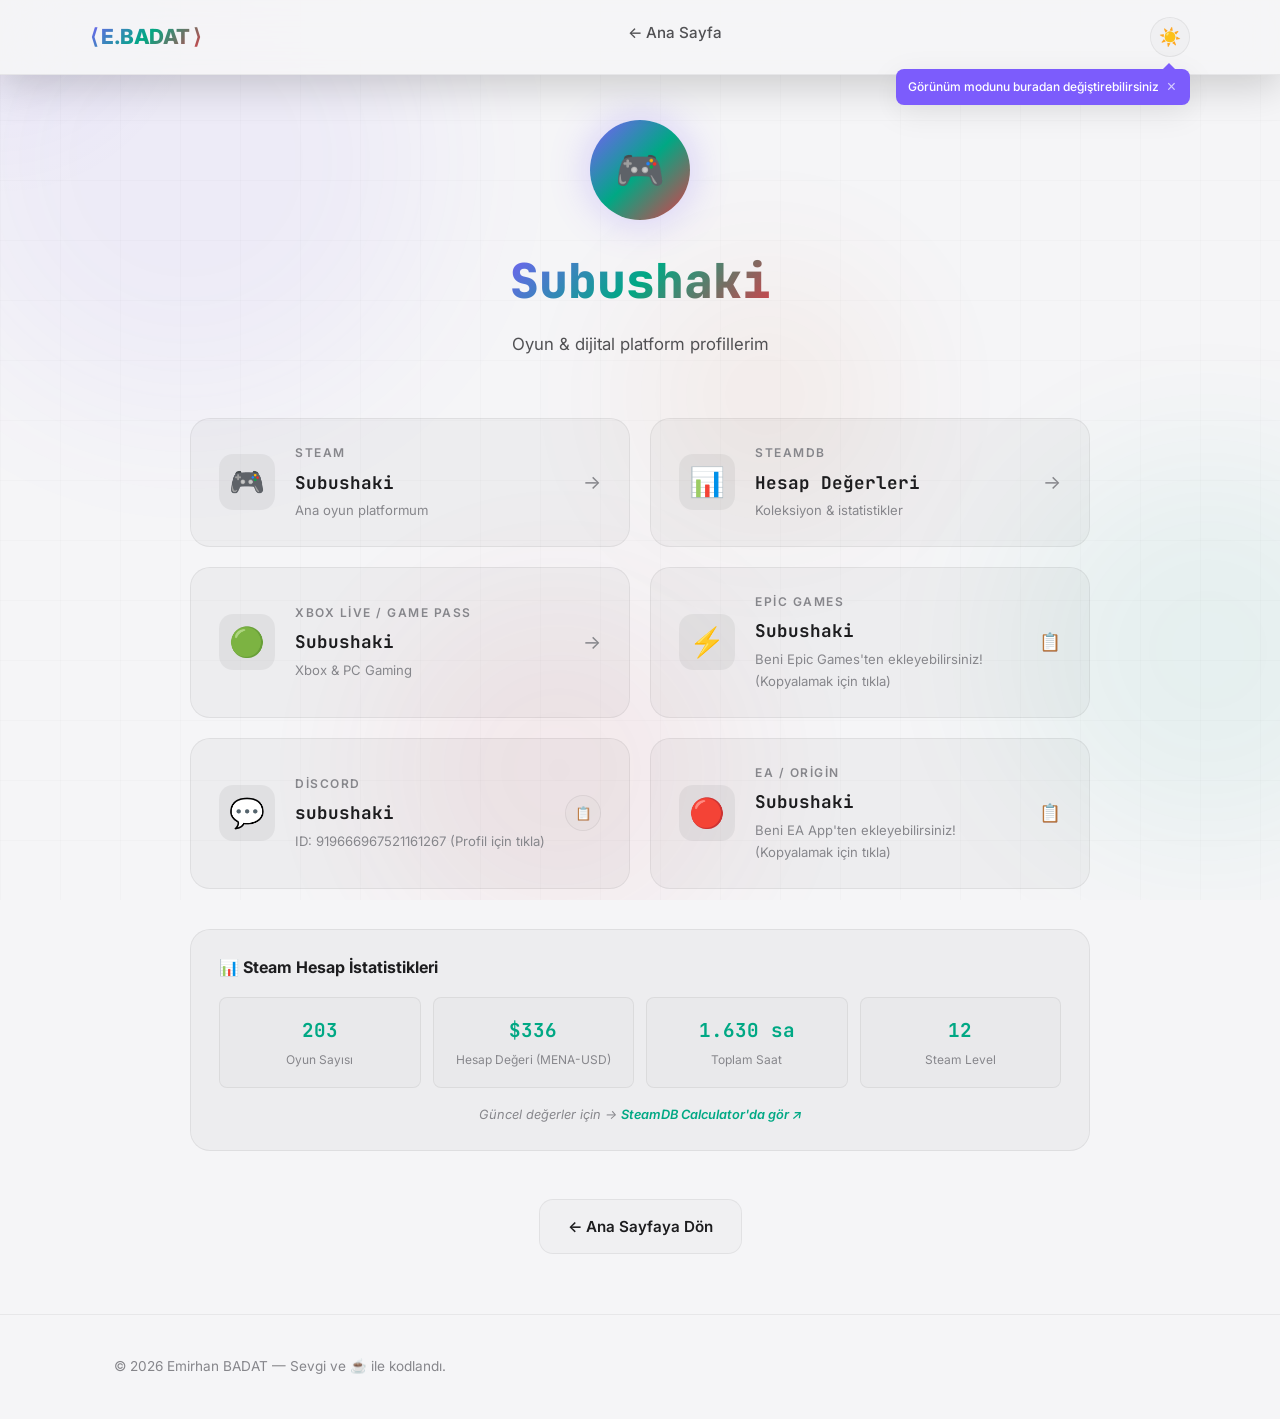
==== commit bb6acad4: "style: macOS kartı ve vizyon bölümü eklendi, metinler sadeleştirildi ve mobil responsive hataları dü" ====
--- a/profiles.html
+++ b/profiles.html
@@ -314,7 +314,7 @@
   <!-- Navbar -->
   <nav class="navbar scrolled" id="navbar">
     <div class="navbar-inner">
-      <div class="navbar-logo">⟨ E.BADAT ⟩</div>
+      <div class="navbar-logo"><a href="index.html">⟨ E.BADAT ⟩</a></div>
       <ul class="navbar-links" id="navLinks">
         <li><a href="index.html">← Ana Sayfa</a></li>
       </ul>
--- a/style.css
+++ b/style.css
@@ -231,10 +231,15 @@
 }
 
 .navbar.scrolled {
-  padding: 10px 24px;
+  padding: 12px 26px;
   background: var(--bg-navbar-scrolled);
-  box-shadow: var(--shadow-md);
-}
+  backdrop-filter: blur(30px);
+  -webkit-backdrop-filter: blur(30px);
+  border-bottom: 1px solid var(--border-subtle);
+  box-shadow: 0 10px 40px rgba(0, 0, 0, 0.18);
+  transform: translateY(0);
+}
+
 
 .navbar-inner {
   max-width: 1100px;
@@ -252,42 +257,38 @@
   -webkit-text-fill-color: transparent;
   background-clip: text;
   letter-spacing: -0.5px;
-}
-
-.navbar-links {
-  display: flex;
-  gap: 32px;
-  list-style: none;
-}
-
-.navbar-links a {
-  color: var(--text-secondary);
-  text-decoration: none;
-  font-size: 0.9rem;
-  font-weight: 500;
-  position: relative;
-  transition: var(--transition-fast);
-  padding: 4px 0;
-}
-
-.navbar-links a::after {
-  content: '';
-  position: absolute;
-  bottom: -2px;
-  left: 0;
-  width: 0;
-  height: 2px;
-  background: var(--gradient-main);
-  border-radius: 1px;
-  transition: var(--transition-smooth);
-}
-
-.navbar-links a:hover {
-  color: var(--text-primary);
-}
-
-.navbar-links a:hover::after {
-  width: 100%;
+  transition:.35s;
+}
+
+.navbar-logo:hover{
+
+transform:scale(1.05);
+
+filter:drop-shadow(0 0 15px rgba(124,92,252,.4));
+
+}
+
+.navbar-links a{
+  position:relative;
+  overflow:hidden;
+  display:inline-block;
+}
+
+.navbar-links a::before{
+  content:"";
+  position:absolute;
+  left:0;
+  bottom:0;
+  width:100%;
+  height:2px;
+  background:linear-gradient(90deg,transparent,#7c5cfc,#00d4aa,transparent);
+  transform: scaleX(0);
+  transform-origin: left;
+  transition: transform .35s ease;
+}
+
+.navbar-links a:hover::before{
+  transform: scaleX(1);
 }
 
 .navbar-actions {
@@ -451,8 +452,10 @@
   font-weight: 900;
   line-height: 1.1;
   letter-spacing: -2px;
+  margin-top: 0;
   margin-bottom: 20px;
   animation: fadeSlideUp 0.8s ease-out 0.2s both;
+  text-shadow: 0 0 50px rgba(124,92,252,.08);
 }
 
 .hero-name .gradient-text {
@@ -470,6 +473,7 @@
   font-size: 1rem;
   font-weight: 500;
   color: var(--accent-2);
+  margin-top: 0;
   text-decoration: none;
   padding: 6px 18px;
   background: rgba(0, 212, 170, 0.08);
@@ -486,6 +490,11 @@
   font-size: 0.9rem;
 }
 
+.hero-name:hover{
+  transform:translateY(-3px);
+  transition:.4s;
+}
+
 .hero-nickname:hover {
   background: rgba(0, 212, 170, 0.15);
   border-color: var(--accent-2);
@@ -531,8 +540,18 @@
 
 .hero-cta {
   display: flex;
+  flex-wrap: wrap;
   gap: 16px;
   animation: fadeSlideUp 0.8s ease-out 0.5s both;
+}
+
+.btn-download {
+  background: linear-gradient(135deg, rgba(124, 92, 252, 0.18), rgba(0, 168, 132, 0.16));
+  border-color: var(--border-accent);
+}
+
+.btn-download:hover {
+  box-shadow: 0 0 20px rgba(0, 168, 132, 0.2);
 }
 
 .btn-primary {
@@ -562,9 +581,9 @@
   transition: var(--transition-fast);
 }
 
-.btn-primary:hover {
-  transform: translateY(-2px);
-  box-shadow: var(--shadow-glow);
+.btn-primary:hover{
+  transform:translateY(-4px) scale(1.02);
+  box-shadow:0 0 20px rgba(124,92,252,.4), 0 10px 40px rgba(124,92,252,.3), 0 25px 60px rgba(124,92,252,.18);
 }
 
 .btn-primary:hover::before {
@@ -790,11 +809,10 @@
   transition: var(--transition-smooth);
 }
 
-.project-card:hover {
-  background: var(--bg-card-hover);
-  border-color: var(--border-accent);
-  box-shadow: var(--shadow-glow);
-  transform: translateY(-4px);
+.project-card:hover{
+  transform:translateY(-10px) scale(1.015);
+  border-color:#7c5cfc;
+  box-shadow:0 0 25px rgba(124,92,252,.2), 0 20px 60px rgba(0,0,0,.18);
 }
 
 .project-card:hover::before {
@@ -1261,6 +1279,49 @@
   color: var(--text-secondary);
   margin-bottom: 28px;
   font-size: 0.95rem;
+}
+
+.contact-form {
+  width: 100%;
+  display: flex;
+  flex-direction: column;
+  gap: 12px;
+  text-align: left;
+}
+
+.contact-form input,
+.contact-form textarea {
+  width: 100%;
+  border: 1px solid var(--border-subtle);
+  background: var(--bg-glass);
+  color: var(--text-primary);
+  border-radius: var(--radius-sm);
+  padding: 12px 14px;
+  font: inherit;
+  transition: var(--transition-fast);
+}
+
+.contact-form input:focus,
+.contact-form textarea:focus {
+  outline: none;
+  border-color: var(--accent-1);
+  box-shadow: 0 0 0 3px rgba(124, 92, 252, 0.12);
+}
+
+.contact-form textarea {
+  resize: vertical;
+  min-height: 120px;
+}
+
+.form-status {
+  min-height: 1.2em;
+  margin-top: 4px;
+  font-size: 0.9rem;
+  color: var(--accent-2);
+}
+
+.form-status.error {
+  color: var(--accent-3);
 }
 
 /* ========== FOOTER ========== */
@@ -1367,6 +1428,7 @@
 
   .hero-name {
     letter-spacing: -1px;
+    text-shadow:0 0 50px rgba(124,92,252,.08);
   }
 
   .hero-cta {
@@ -1469,3 +1531,278 @@
   transform: translate(-50%, -50%);
   transition: opacity 0.3s ease;
 }
+
+
+/*==============================
+SCROLL PROGRESS BAR
+==============================*/
+
+#scrollProgress{
+    position:fixed;
+    top:0;
+    left:0;
+    width:0%;
+    height:4px;
+    background:linear-gradient(
+        90deg,
+        #7c5cfc,
+        #00d4aa,
+        #ff6b9d
+    );
+    z-index:99999;
+    transition:width .08s linear;
+    box-shadow:0 0 10px rgba(124,92,252,.7), 0 0 20px rgba(124,92,252,.4);
+}
+
+.hero{
+  display:flex;
+  align-items:center;
+  min-height: 100vh;
+  padding-top: 100px;
+}
+.hero-content{
+  display:grid;
+  grid-template-columns:1.2fr .8fr;
+  gap:60px;
+  align-items:center;
+  width: 100%;
+}
+.hero-info{
+  display:flex;
+  flex-direction:column;
+  align-items:flex-start;
+}
+
+.hero-preview{
+  display:flex;
+  justify-content:center;
+}
+
+.preview-window{
+  width:360px;
+  background:rgba(255,255,255,.05);
+  backdrop-filter:blur(20px);
+  border:1px solid rgba(255,255,255,.08);
+  border-radius:22px;
+  overflow:hidden;
+  box-shadow:0 20px 60px rgba(0,0,0,.25);
+  transition:.35s;
+}
+
+.preview-window:hover{
+transform:translateY(-8px) rotateX(5deg);
+}
+
+.preview-top{
+  display:flex;
+  gap:8px;
+  padding:15px;
+  background:rgba(255,255,255,.04);
+}
+
+.preview-top span{
+  width:12px;
+  height:12px;
+  border-radius:50%;
+  background:#777;
+}
+
+.preview-top span:nth-child(1){
+  background:#ff5f57;
+}
+
+.preview-top span:nth-child(2){
+  background:#ffbd2e;
+}
+
+.preview-top span:nth-child(3){
+  background:#28c840;
+}
+
+.preview-body{
+  padding:30px;
+}
+
+.preview-body h3{
+  margin-bottom:15px;
+}
+
+.preview-bars{
+  margin-top:25px;
+  display:flex;
+  flex-direction:column;
+  gap:16px;
+}
+
+.preview-bars div div{
+  height:8px;
+  background:#222;
+  border-radius:20px;
+  overflow:hidden;
+  margin-top:6px;
+}
+
+.preview-bars span{
+  display:block;
+  height:100%;
+  background:linear-gradient(
+  90deg,
+  #6c63ff,
+  #00d4ff);
+  border-radius:20px;
+}
+
+@media (min-width: 769px) {
+  .navbar-links {
+    display: flex;
+    align-items: center;
+    gap: 32px;
+  }
+}
+
+.navbar-links {
+  list-style: none;
+}
+
+.navbar-links a{
+    position:relative;
+    text-decoration:none;
+    color:var(--text-secondary);
+    font-size:.95rem;
+    font-weight:500;
+    padding:8px 2px;
+    transition:.35s;
+}
+
+.navbar-links a:hover{
+    color:var(--text-primary);
+}
+
+.navbar-links a.active{
+    color:var(--accent-1);
+}
+
+.navbar-logo a{
+  text-decoration: none;
+}
+
+/* ========== VISION SECTION ========== */
+.vision-card {
+  background: var(--bg-card);
+  border: 1px solid var(--border-subtle);
+  border-radius: var(--radius-lg);
+  padding: 40px;
+  position: relative;
+  overflow: hidden;
+  max-width: 800px;
+  margin: 0 auto;
+  box-shadow: var(--shadow-sm);
+  backdrop-filter: blur(10px);
+  -webkit-backdrop-filter: blur(10px);
+  transition: var(--transition-smooth);
+}
+
+.vision-card:hover {
+  border-color: var(--border-accent);
+  box-shadow: var(--shadow-glow);
+  transform: translateY(-2px);
+}
+
+.vision-card::before {
+  content: '“';
+  position: absolute;
+  top: -20px;
+  left: 20px;
+  font-size: 10rem;
+  color: var(--accent-1);
+  opacity: 0.08;
+  font-family: serif;
+}
+
+.vision-quote {
+  font-size: 1.12rem;
+  line-height: 1.8;
+  color: var(--text-secondary);
+  font-style: italic;
+  text-align: center;
+}
+
+/* ========== LANG EXTRA ========== */
+.lang-skills-refined {
+  display: flex;
+  flex-direction: column;
+  gap: 16px;
+}
+
+.lang-extra-note {
+  font-size: 0.88rem;
+  color: var(--text-muted);
+  line-height: 1.6;
+  margin-top: 8px;
+  padding-top: 16px;
+  border-top: 1px solid var(--border-subtle);
+}
+
+/* ========== HERO RESPONSIVE FIXES ========== */
+@media (max-width: 991px) {
+  .hero {
+    padding-top: 120px;
+    min-height: auto;
+    padding-bottom: 60px;
+  }
+  .hero-content {
+    grid-template-columns: 1fr;
+    gap: 40px;
+    text-align: center;
+  }
+  .hero-info {
+    align-items: center;
+  }
+  .hero-tagline {
+    margin: 0 auto 24px;
+    max-width: 580px;
+  }
+  .hero-tags {
+    justify-content: center;
+  }
+  .hero-cta {
+    justify-content: center;
+    width: 100%;
+  }
+  .hero-preview {
+    margin-top: 20px;
+    display: flex;
+    justify-content: center;
+    width: 100%;
+  }
+  .preview-window {
+    max-width: 100%;
+    margin: 0 auto;
+  }
+}
+
+@media (max-width: 768px) {
+  .hero-cta {
+    flex-direction: column !important;
+    align-items: center;
+    width: 100%;
+  }
+  .hero-cta a {
+    width: 100%;
+    max-width: 320px;
+    justify-content: center;
+  }
+}
+
+@media (max-width: 480px) {
+  .hero-name {
+    font-size: 2.2rem;
+  }
+  .preview-window {
+    width: 100%;
+    max-width: 320px;
+  }
+  .preview-body {
+    padding: 20px;
+  }
+}
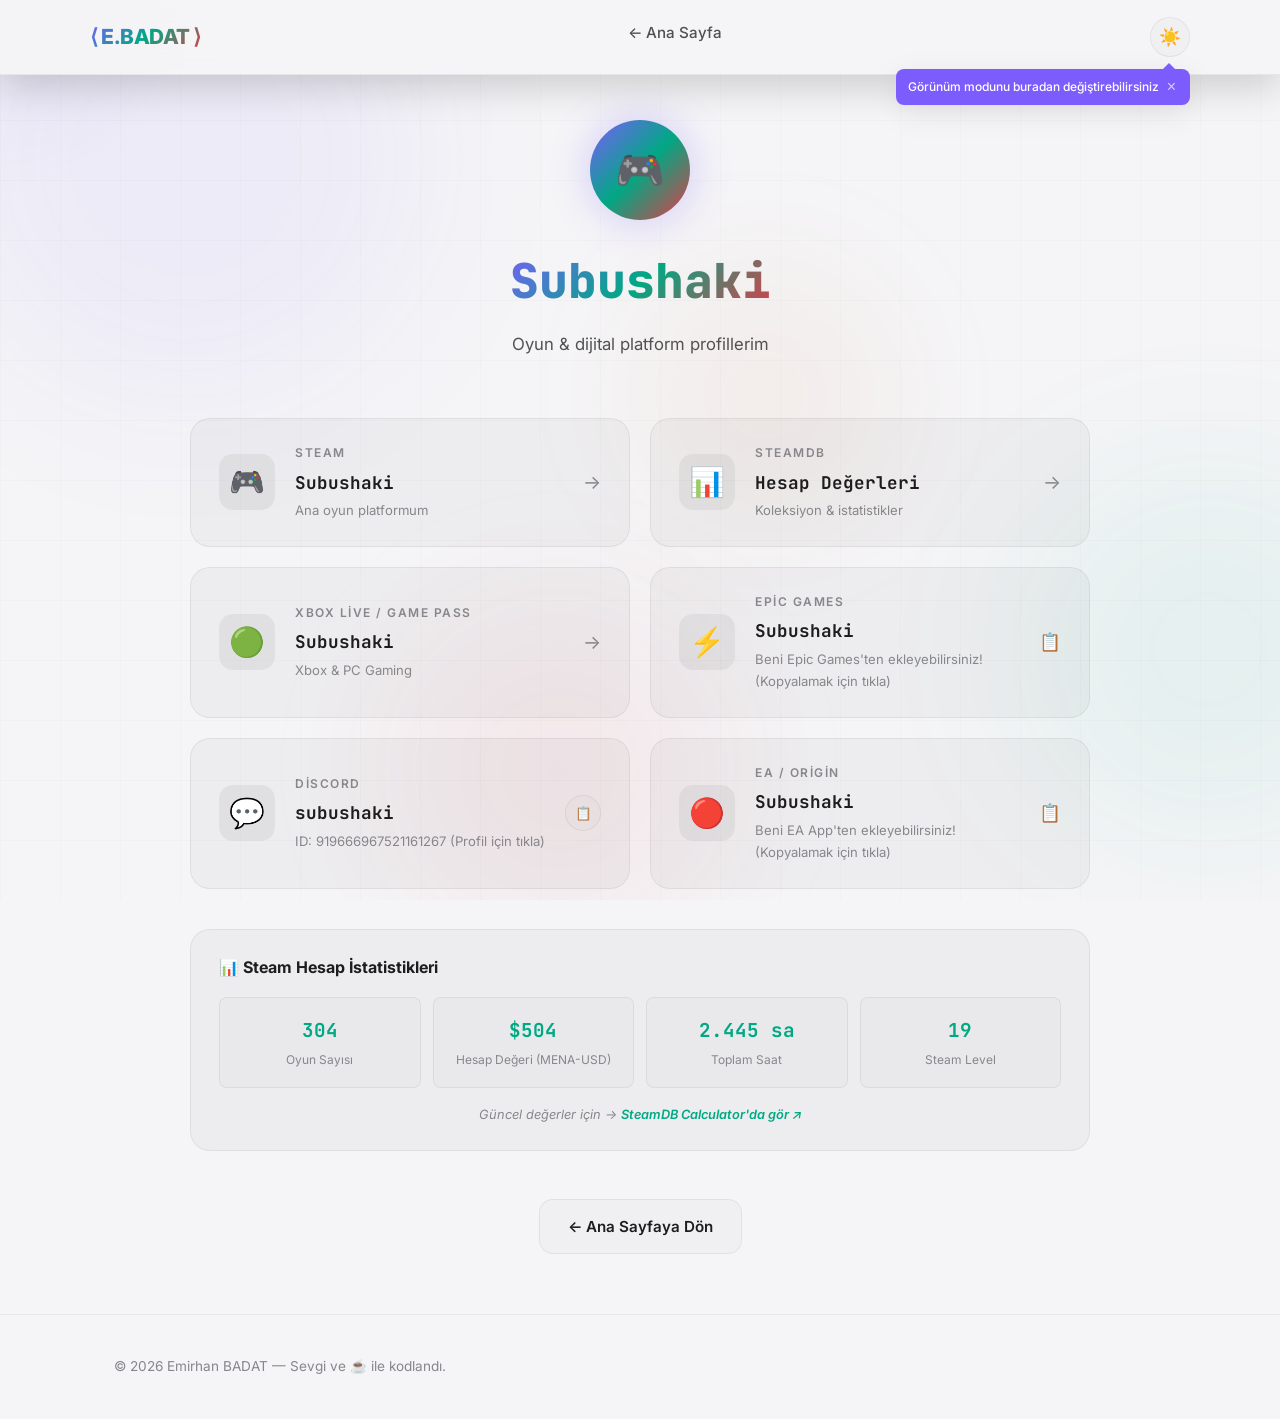
==== commit 45ca25d0: "design: add outer capsule border to EB monogram favicon" ====
--- a/profiles.html
+++ b/profiles.html
@@ -6,6 +6,9 @@
   <meta name="description" content="Subushaki - Oyun ve dijital platform profilleri">
   <title>Subushaki — Oyun Profilleri</title>
   <link rel="stylesheet" href="style.css">
+  <link rel="icon" type="image/svg+xml" href="favicon.svg">
+  <link rel="alternate icon" type="image/png" href="favicon.png">
+  <link rel="apple-touch-icon" href="favicon-large.png">
   <script>
     // Immediately set theme based on localStorage to prevent flash
     const theme = localStorage.getItem('theme') || 'light';
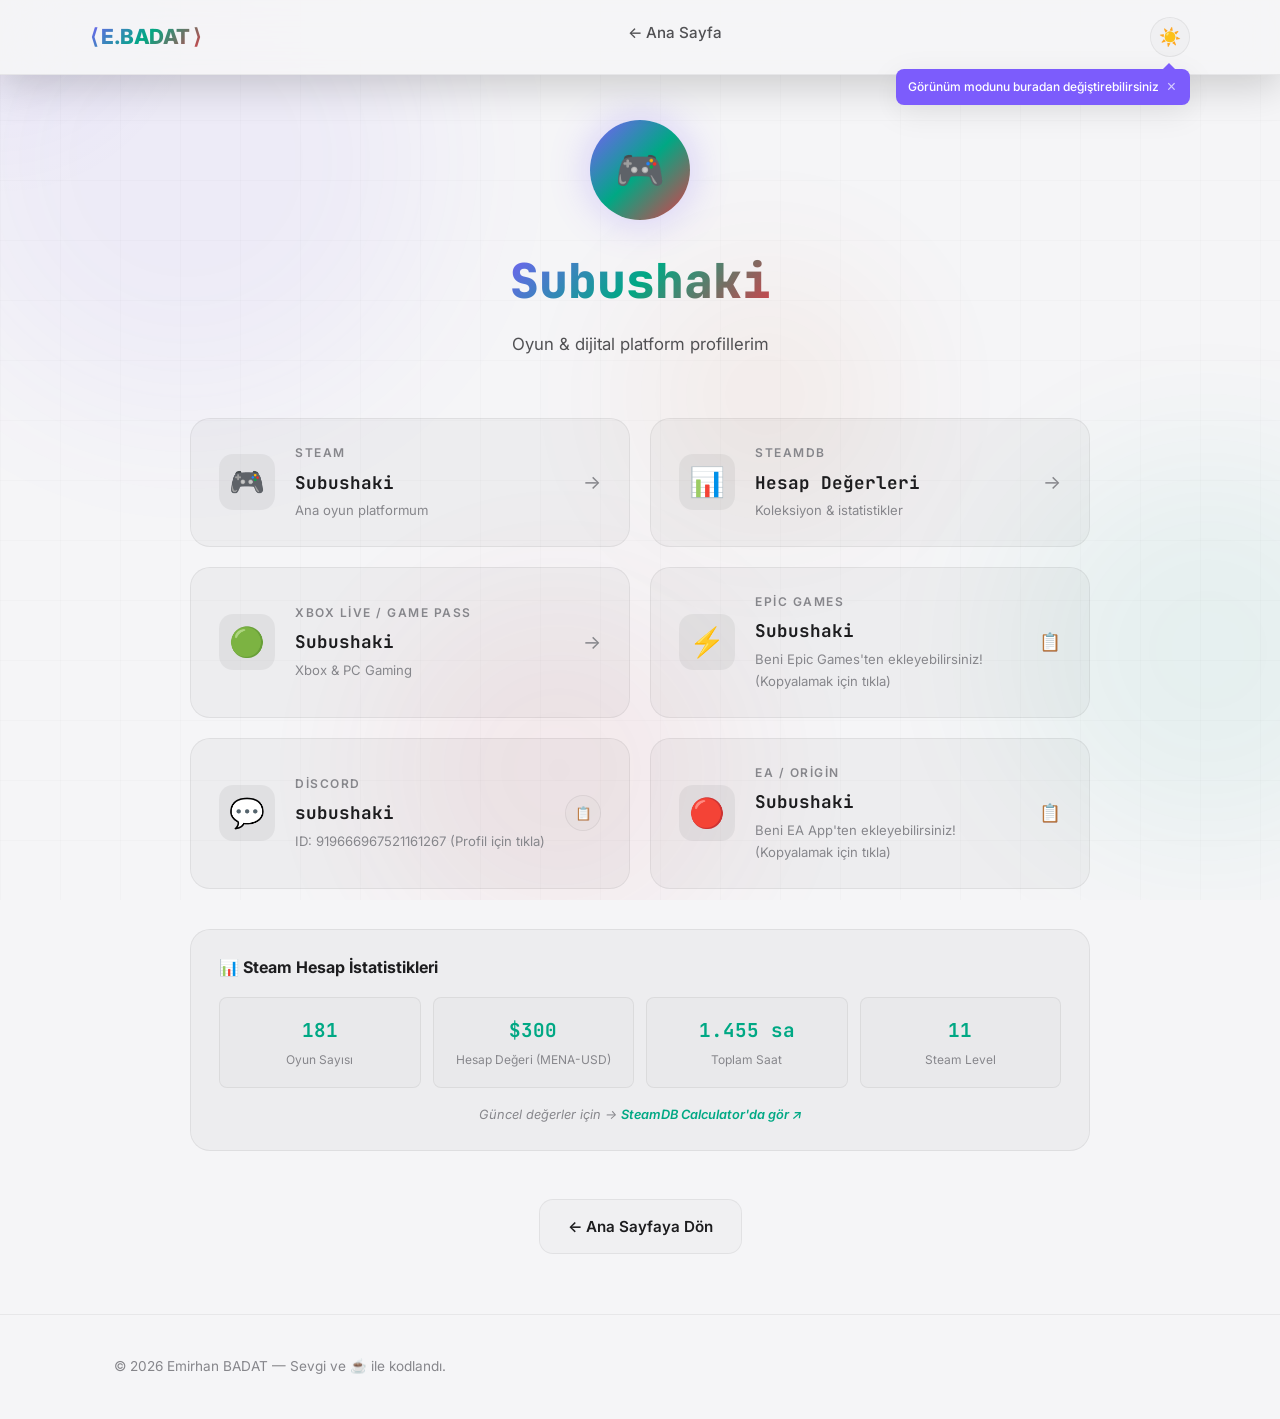
==== commit bbf6db24: "feat: integrate Vercel Web Analytics" ====
--- a/profiles.html
+++ b/profiles.html
@@ -301,6 +301,11 @@
       color: var(--text-primary);
     }
   </style>
+  <!-- Vercel Analytics -->
+  <script>
+    window.va = window.va || function () { (window.vaq = window.vaq || []).push(arguments); };
+  </script>
+  <script defer src="/_vercel/insights/script.js"></script>
 </head>
 <body>
 
--- a/style.css
+++ b/style.css
@@ -1806,3 +1806,115 @@
     padding: 20px;
   }
 }
+
+/* ========== PROJECT FOOTER & GALLERY ========== */
+.project-footer {
+  display: flex;
+  justify-content: space-between;
+  align-items: center;
+  gap: 20px;
+  margin-top: 20px;
+  flex-wrap: wrap;
+}
+
+.project-links {
+  margin-top: 0;
+}
+
+.project-gallery {
+  display: flex;
+  gap: 12px;
+}
+
+.project-gallery-img {
+  width: 80px;
+  height: 60px;
+  object-fit: cover;
+  border-radius: var(--radius-sm);
+  border: 1px solid var(--border-subtle);
+  cursor: pointer;
+  transition: var(--transition-smooth);
+}
+
+.project-gallery-img:hover {
+  transform: scale(1.08) translateY(-2px);
+  border-color: var(--accent-1);
+  box-shadow: 0 4px 12px rgba(124, 92, 252, 0.25);
+}
+
+/* ========== LIGHTBOX MODAL ========== */
+.lightbox {
+  display: none;
+  position: fixed;
+  z-index: 999999;
+  left: 0;
+  top: 0;
+  width: 100%;
+  height: 100%;
+  overflow: auto;
+  background-color: rgba(10, 10, 15, 0.95);
+  backdrop-filter: blur(8px);
+  -webkit-backdrop-filter: blur(8px);
+  align-items: center;
+  justify-content: center;
+  flex-direction: column;
+  opacity: 0;
+  transition: opacity 0.3s ease;
+}
+
+.lightbox.show {
+  display: flex;
+  opacity: 1;
+}
+
+.lightbox-content {
+  margin: auto;
+  display: block;
+  max-width: 90%;
+  max-height: 80%;
+  border-radius: var(--radius-md);
+  box-shadow: 0 10px 40px rgba(0, 0, 0, 0.5);
+  transform: scale(0.95);
+  transition: transform 0.3s ease;
+}
+
+.lightbox.show .lightbox-content {
+  transform: scale(1);
+}
+
+.lightbox-close {
+  position: absolute;
+  top: 24px;
+  right: 32px;
+  color: #f0f0f5;
+  font-size: 40px;
+  font-weight: bold;
+  cursor: pointer;
+  transition: color 0.2s ease, transform 0.2s ease;
+}
+
+.lightbox-close:hover {
+  color: var(--accent-3);
+  transform: scale(1.1);
+}
+
+.lightbox-caption {
+  margin-top: 16px;
+  color: #a0a0b8;
+  font-weight: 500;
+  font-size: 0.95rem;
+  text-align: center;
+  padding: 0 20px;
+}
+
+@media (max-width: 576px) {
+  .project-footer {
+    flex-direction: column;
+    align-items: flex-start;
+    gap: 16px;
+  }
+  .project-gallery {
+    width: 100%;
+    justify-content: flex-start;
+  }
+}
